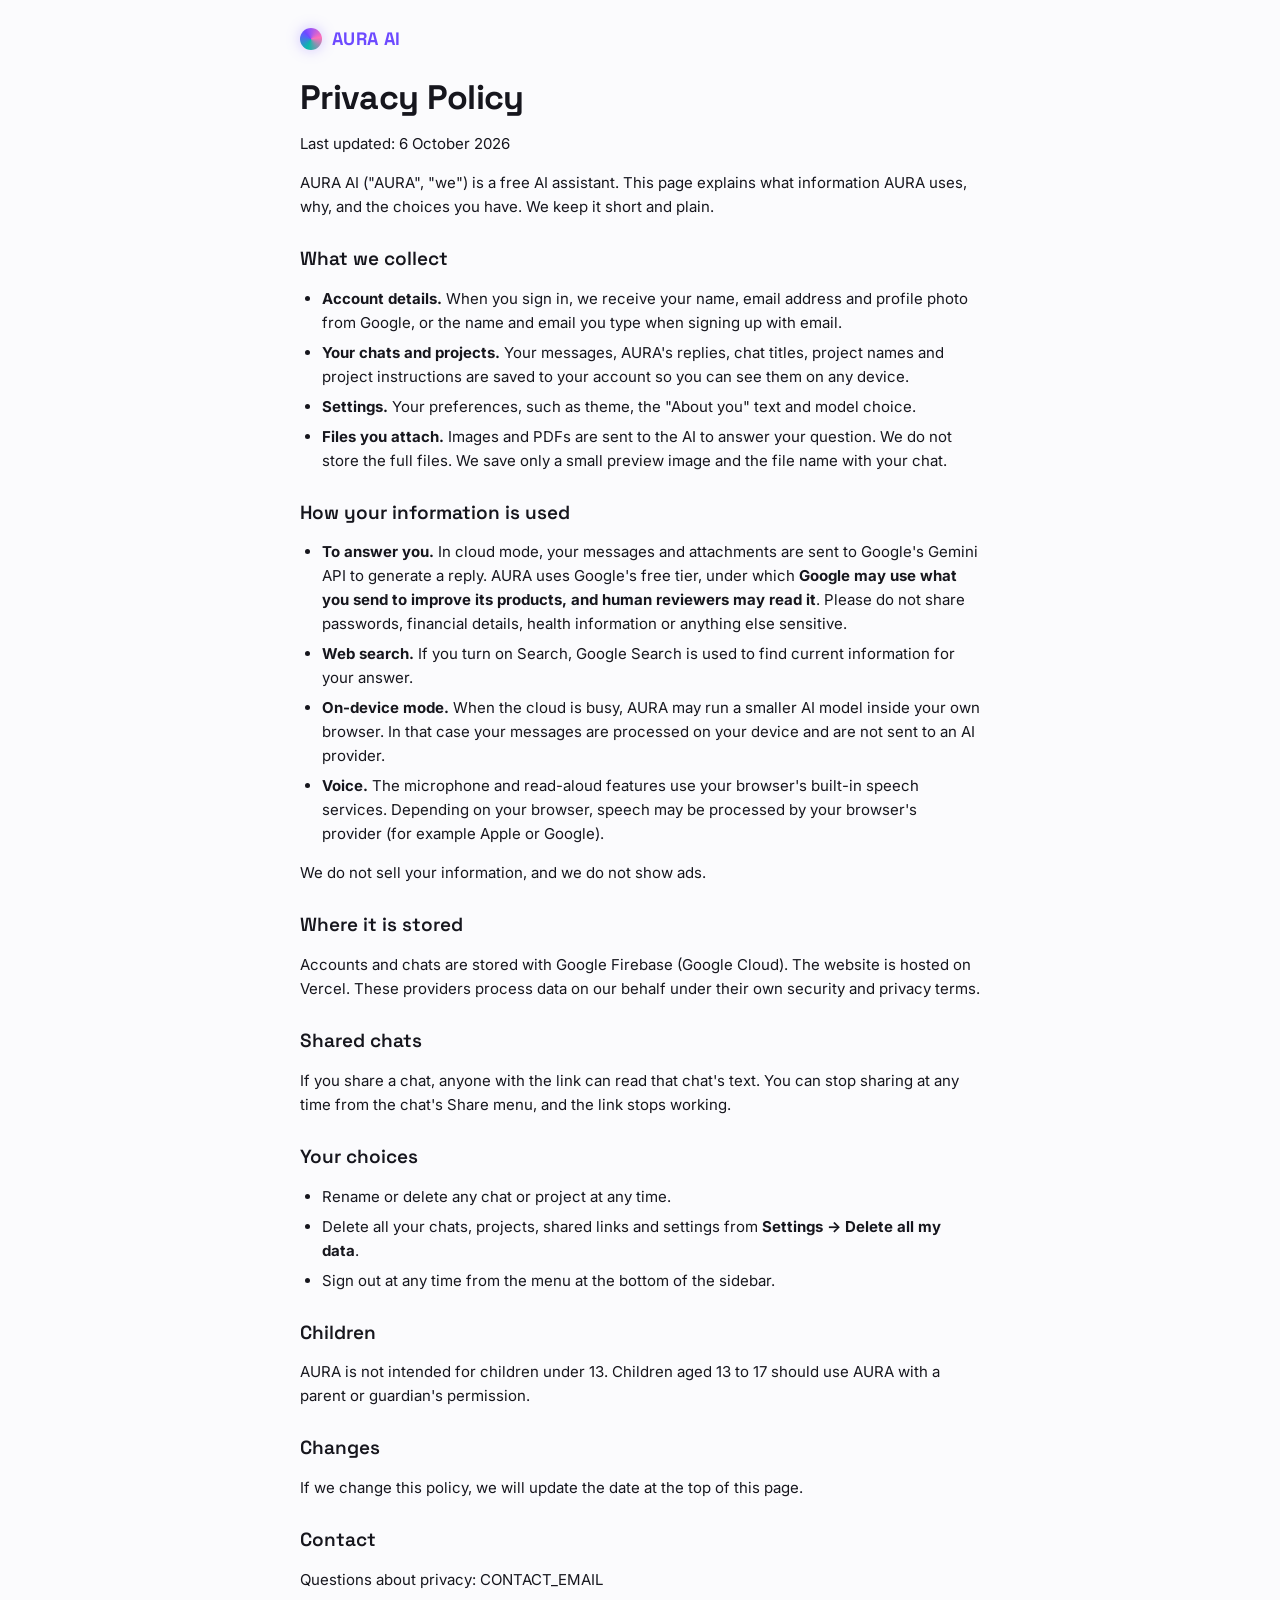
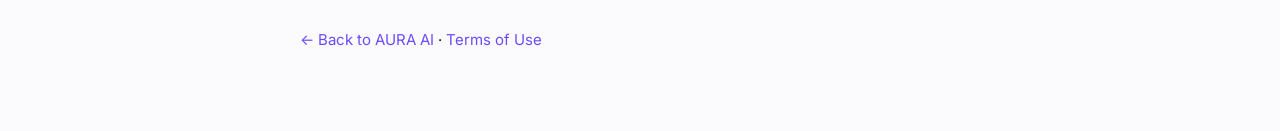
==== privacy.html @ f6e88e30 "Add files via upload" ====
<!doctype html>
<html lang="en">
<head>
<meta charset="utf-8" />
<meta name="viewport" content="width=device-width, initial-scale=1" />
<title>Privacy Policy · AURA AI</title>
<link rel="icon" href="icon-192.png" />
<link rel="preconnect" href="https://fonts.googleapis.com" />
<link href="https://fonts.googleapis.com/css2?family=Inter:wght@400;500;600&family=Space+Grotesk:wght@500;600;700&display=swap" rel="stylesheet" />
<link rel="stylesheet" href="style.css" />
<script>try{var t=JSON.parse(localStorage.getItem('aura:theme')||'"system"');if(t!=='system')document.documentElement.dataset.theme=t;}catch(e){}</script>
</head>
<body>
<main class="legal">
  <a class="brand" href="/"><span class="orb sm"></span>AURA AI</a>
  <h1>Privacy Policy</h1>
  <p class="muted">Last updated: 6 October 2026</p>

  <p>AURA AI ("AURA", "we") is a free AI assistant. This page explains what information AURA uses, why, and the choices you have. We keep it short and plain.</p>

  <h2>What we collect</h2>
  <ul>
    <li><b>Account details.</b> When you sign in, we receive your name, email address and profile photo from Google, or the name and email you type when signing up with email.</li>
    <li><b>Your chats and projects.</b> Your messages, AURA's replies, chat titles, project names and project instructions are saved to your account so you can see them on any device.</li>
    <li><b>Settings.</b> Your preferences, such as theme, the "About you" text and model choice.</li>
    <li><b>Files you attach.</b> Images and PDFs are sent to the AI to answer your question. We do not store the full files. We save only a small preview image and the file name with your chat.</li>
  </ul>

  <h2>How your information is used</h2>
  <ul>
    <li><b>To answer you.</b> In cloud mode, your messages and attachments are sent to Google's Gemini API to generate a reply. AURA uses Google's free tier, under which <b>Google may use what you send to improve its products, and human reviewers may read it</b>. Please do not share passwords, financial details, health information or anything else sensitive.</li>
    <li><b>Web search.</b> If you turn on Search, Google Search is used to find current information for your answer.</li>
    <li><b>On-device mode.</b> When the cloud is busy, AURA may run a smaller AI model inside your own browser. In that case your messages are processed on your device and are not sent to an AI provider.</li>
    <li><b>Voice.</b> The microphone and read-aloud features use your browser's built-in speech services. Depending on your browser, speech may be processed by your browser's provider (for example Apple or Google).</li>
  </ul>
  <p>We do not sell your information, and we do not show ads.</p>

  <h2>Where it is stored</h2>
  <p>Accounts and chats are stored with Google Firebase (Google Cloud). The website is hosted on Vercel. These providers process data on our behalf under their own security and privacy terms.</p>

  <h2>Shared chats</h2>
  <p>If you share a chat, anyone with the link can read that chat's text. You can stop sharing at any time from the chat's Share menu, and the link stops working.</p>

  <h2>Your choices</h2>
  <ul>
    <li>Rename or delete any chat or project at any time.</li>
    <li>Delete all your chats, projects, shared links and settings from <b>Settings → Delete all my data</b>.</li>
    <li>Sign out at any time from the menu at the bottom of the sidebar.</li>
  </ul>

  <h2>Children</h2>
  <p>AURA is not intended for children under 13. Children aged 13 to 17 should use AURA with a parent or guardian's permission.</p>

  <h2>Changes</h2>
  <p>If we change this policy, we will update the date at the top of this page.</p>

  <h2>Contact</h2>
  <p>Questions about privacy: <span id="contact">CONTACT_EMAIL</span></p>

  <p class="legal-foot"><a href="/">← Back to AURA AI</a> · <a href="terms.html">Terms of Use</a></p>
</main>
</body>
</html>
---- style.css ----
/* ================= AURA AI ================= */
:root {
  --bg: #fbfbfd;
  --bg-2: #f3f3f7;
  --panel: #ffffff;
  --side: #f5f5f8;
  --text: #16161d;
  --muted: #6b6b7b;
  --line: #e6e6ee;
  --hover: #ebebf2;
  --active: #e2e2ec;
  --accent: #6d4aff;
  --accent-2: #14b8a6;
  --accent-3: #f472b6;
  --accent-text: #ffffff;
  --user: #efeafe;
  --danger: #d93a4a;
  --shadow: 0 10px 30px rgba(22, 22, 40, .10), 0 2px 6px rgba(22, 22, 40, .06);
  --radius: 14px;
  --font: "Inter", system-ui, -apple-system, "Segoe UI", Roboto, sans-serif;
  --display: "Space Grotesk", var(--font);
}
@media (prefers-color-scheme: dark) {
  :root:not([data-theme="light"]) {
    --bg: #0f0f14;
    --bg-2: #15151c;
    --panel: #18181f;
    --side: #131319;
    --text: #ececf3;
    --muted: #9a9aab;
    --line: #2a2a35;
    --hover: #22222c;
    --active: #2a2a36;
    --accent: #8b70ff;
    --user: #2a2346;
    --danger: #ff6b7a;
    --shadow: 0 10px 30px rgba(0, 0, 0, .45), 0 2px 6px rgba(0, 0, 0, .3);
  }
}
:root[data-theme="dark"] {
  --bg: #0f0f14;
  --bg-2: #15151c;
  --panel: #18181f;
  --side: #131319;
  --text: #ececf3;
  --muted: #9a9aab;
  --line: #2a2a35;
  --hover: #22222c;
  --active: #2a2a36;
  --accent: #8b70ff;
  --user: #2a2346;
  --danger: #ff6b7a;
  --shadow: 0 10px 30px rgba(0, 0, 0, .45), 0 2px 6px rgba(0, 0, 0, .3);
}
:root { color-scheme: light; }
:root[data-theme="dark"] { color-scheme: dark; }
@media (prefers-color-scheme: dark) { :root:not([data-theme="light"]) { color-scheme: dark; } }

* { box-sizing: border-box; }
html, body { height: 100%; margin: 0; }
body {
  background: var(--bg);
  color: var(--text);
  font: 15px/1.6 var(--font);
  -webkit-font-smoothing: antialiased;
}
[hidden] { display: none !important; }
a { color: inherit; text-decoration: none; }
button { font: inherit; color: inherit; }
input, textarea { font: inherit; color: inherit; }

.view { min-height: 100%; position: relative; }
.center { display: flex; flex-direction: column; align-items: center; justify-content: center; padding: 24px 16px; }
.muted { color: var(--muted); }

/* ---------- Brand + orb ---------- */
.brand { display: inline-flex; align-items: center; gap: 10px; font: 700 18px/1 var(--display); letter-spacing: .02em; }
.orb {
  width: 56px; height: 56px; border-radius: 50%;
  background: conic-gradient(from 200deg, var(--accent-2), var(--accent), var(--accent-3), var(--accent-2));
  filter: saturate(1.1);
  box-shadow: 0 0 40px rgba(124, 92, 255, .35);
}
.orb.sm { width: 22px; height: 22px; box-shadow: 0 0 14px rgba(124, 92, 255, .35); }
.orb-pulse { animation: pulse 1.4s ease-in-out infinite; }
@keyframes pulse { 50% { transform: scale(.85); opacity: .7; } }
.grad {
  background: linear-gradient(100deg, var(--accent-2), var(--accent) 50%, var(--accent-3));
  -webkit-background-clip: text; background-clip: text; color: transparent;
}

/* ---------- Buttons ---------- */
.btn {
  display: inline-flex; align-items: center; justify-content: center; gap: 8px;
  border-radius: 999px; padding: 9px 18px; font-weight: 600; font-size: 14px;
  border: 1px solid transparent; cursor: pointer; transition: transform .08s, background .15s, border-color .15s;
  white-space: nowrap;
}
.btn:active { transform: scale(.98); }
.btn.lg { padding: 13px 24px; font-size: 15px; }
.btn.block { width: 100%; border-radius: 12px; padding: 12px; }
.btn.primary { background: var(--text); color: var(--bg); }
.btn.primary:hover { opacity: .9; }
.btn.ghost { background: transparent; border-color: var(--line); }
.btn.ghost:hover { background: var(--hover); }
.btn.danger { background: var(--danger); color: #fff; }
.btn:disabled { opacity: .55; cursor: default; }
.btn.google { width: 100%; border-radius: 12px; padding: 11px; background: var(--panel); border-color: var(--line); }
.btn.google:hover { background: var(--hover); }
.link { background: none; border: 0; padding: 0; color: var(--accent); cursor: pointer; font-weight: 500; }
.link:hover { text-decoration: underline; }
.icon-btn {
  display: inline-grid; place-items: center; width: 36px; height: 36px; border-radius: 10px;
  background: none; border: 0; color: var(--muted); cursor: pointer;
}
.icon-btn:hover { background: var(--hover); color: var(--text); }
.icon-btn.sm { width: 26px; height: 26px; border-radius: 7px; }

/* ---------- Aurora background ---------- */
.aurora { position: absolute; inset: 0; overflow: hidden; pointer-events: none; z-index: 0; }
.aurora span { position: absolute; border-radius: 50%; filter: blur(80px); opacity: .45; }
.aurora span:nth-child(1) { width: 520px; height: 520px; background: var(--accent-2); top: -180px; left: -120px; }
.aurora span:nth-child(2) { width: 560px; height: 560px; background: var(--accent); top: -220px; right: -160px; opacity: .35; }
.aurora span:nth-child(3) { width: 420px; height: 420px; background: var(--accent-3); top: 260px; left: 40%; opacity: .2; }
.aurora.soft span { opacity: .22; }
@media (prefers-color-scheme: dark) { :root:not([data-theme="light"]) .aurora span { opacity: .28; } :root:not([data-theme="light"]) .aurora.soft span { opacity: .15; } }
:root[data-theme="dark"] .aurora span { opacity: .28; } :root[data-theme="dark"] .aurora.soft span { opacity: .15; }

/* ---------- Home ---------- */
#view-home > *:not(.aurora) { position: relative; z-index: 1; }
.home-nav { display: flex; justify-content: space-between; align-items: center; gap: 12px; max-width: 1120px; margin: 0 auto; padding: 18px 20px; }
.home-nav-actions { display: flex; gap: 8px; }
.hero { max-width: 1120px; margin: 0 auto; padding: 56px 20px 40px; text-align: center; }
.eyebrow { display: inline-block; margin: 0 0 18px; padding: 5px 12px; border-radius: 999px; border: 1px solid var(--line); background: color-mix(in srgb, var(--panel) 70%, transparent); font-size: 13px; font-weight: 600; color: var(--muted); }
.hero h1 { font: 700 clamp(40px, 7vw, 76px)/1.02 var(--display); letter-spacing: -.03em; margin: 0 0 20px; }
.lede { font-size: clamp(16px, 2vw, 19px); color: var(--muted); max-width: 600px; margin: 0 auto 30px; }
.hero-cta { display: flex; gap: 10px; justify-content: center; flex-wrap: wrap; }

.hero-demo {
  margin: 56px auto 0; max-width: 880px; display: grid; grid-template-columns: 230px 1fr; text-align: left;
  background: var(--panel); border: 1px solid var(--line); border-radius: 20px; box-shadow: var(--shadow); overflow: hidden; min-height: 300px;
}
.demo-side { background: var(--side); border-right: 1px solid var(--line); padding: 16px 12px; font-size: 13px; }
.demo-pill { border: 1px solid var(--line); background: var(--panel); border-radius: 10px; padding: 7px 10px; font-weight: 600; margin-bottom: 14px; }
.demo-label { color: var(--muted); font-size: 11.5px; font-weight: 600; margin: 12px 8px 4px; }
.demo-item { padding: 6px 8px; border-radius: 8px; white-space: nowrap; overflow: hidden; text-overflow: ellipsis; }
.demo-item.active { background: var(--active); }
.demo-main { padding: 22px; display: flex; flex-direction: column; gap: 12px; }
.demo-msg { padding: 10px 14px; border-radius: 14px; max-width: 85%; font-size: 14px; }
.demo-msg.user { align-self: flex-end; background: var(--user); }
.demo-msg.bot { align-self: flex-start; }
.demo-input { margin-top: auto; border: 1px solid var(--line); border-radius: 14px; padding: 10px 12px; color: var(--muted); display: flex; justify-content: space-between; align-items: center; font-size: 14px; }
.demo-input span { width: 28px; height: 28px; border-radius: 50%; display: grid; place-items: center; background: var(--text); color: var(--bg); font-weight: 700; }

.features { max-width: 1120px; margin: 0 auto; padding: 40px 20px; display: grid; grid-template-columns: repeat(3, 1fr); gap: 16px; }
.feature { background: var(--panel); border: 1px solid var(--line); border-radius: 18px; padding: 24px; }
.f-icon { width: 40px; height: 40px; border-radius: 12px; display: grid; place-items: center; font-size: 18px; color: #fff; background: linear-gradient(135deg, var(--accent-2), var(--accent)); margin-bottom: 14px; }
.feature h3 { font: 600 18px/1.3 var(--display); margin: 0 0 6px; }
.feature p { margin: 0; color: var(--muted); }
.cta-band { text-align: center; padding: 40px 20px 64px; }
.cta-band h2 { font: 700 clamp(28px, 4vw, 40px)/1.1 var(--display); letter-spacing: -.02em; margin: 0 0 20px; }
.home-foot { border-top: 1px solid var(--line); max-width: 1120px; margin: 0 auto; padding: 20px; display: flex; justify-content: space-between; gap: 16px; flex-wrap: wrap; color: var(--muted); font-size: 13px; }

/* ---------- Auth ---------- */
#view-auth > *:not(.aurora) { position: relative; z-index: 1; }
.auth-brand { margin-bottom: 22px; }
.auth-card { width: 100%; max-width: 400px; background: var(--panel); border: 1px solid var(--line); border-radius: 20px; padding: 28px; box-shadow: var(--shadow); }
.auth-card h2 { font: 700 26px/1.2 var(--display); margin: 0 0 4px; letter-spacing: -.01em; }
.auth-card > .muted { margin: 0 0 20px; }
.divider { display: flex; align-items: center; gap: 12px; color: var(--muted); font-size: 12px; margin: 18px 0; }
.divider::before, .divider::after { content: ""; flex: 1; height: 1px; background: var(--line); }
.field { display: block; margin-bottom: 12px; }
.field span { display: block; font-size: 13px; font-weight: 600; margin-bottom: 5px; }
.field input, .field textarea {
  width: 100%; padding: 11px 12px; border-radius: 10px; border: 1px solid var(--line); background: var(--bg); outline: none;
}
.field textarea { resize: vertical; min-height: 96px; }
.field input:focus, .field textarea:focus { border-color: var(--accent); box-shadow: 0 0 0 3px color-mix(in srgb, var(--accent) 20%, transparent); }
.field small { display: block; color: var(--muted); font-size: 12px; margin-top: 4px; }
.auth-error, .auth-ok { font-size: 13px; border-radius: 10px; padding: 9px 12px; margin-bottom: 12px; }
.auth-error { background: color-mix(in srgb, var(--danger) 12%, transparent); color: var(--danger); }
.auth-ok { background: color-mix(in srgb, var(--accent-2) 14%, transparent); color: var(--text); }
.auth-links { display: flex; justify-content: space-between; gap: 10px; flex-wrap: wrap; margin-top: 16px; font-size: 13px; color: var(--muted); }
.demo-banner { background: color-mix(in srgb, #f5b400 16%, transparent); border-radius: 10px; padding: 9px 12px; font-size: 13px; margin-bottom: 16px; }

/* ---------- App layout ---------- */
#view-app { display: flex; height: 100vh; height: 100dvh; overflow: hidden; }
#sidebar {
  width: 272px; flex: 0 0 272px; background: var(--side); border-right: 1px solid var(--line);
  display: flex; flex-direction: column; min-height: 0; transition: margin-left .2s ease;
}
#view-app.side-closed #sidebar { margin-left: -272px; }
.side-top { display: flex; align-items: center; justify-content: space-between; padding: 12px 10px 8px 16px; }
.new-chat {
  margin: 4px 10px 8px; display: flex; align-items: center; gap: 8px; padding: 9px 12px; border-radius: 10px;
  background: var(--panel); border: 1px solid var(--line); cursor: pointer; font-weight: 600; text-align: left;
}
.new-chat:hover { background: var(--hover); }
.side-search { margin: 0 10px 6px; display: flex; align-items: center; gap: 8px; padding: 0 10px; border-radius: 10px; color: var(--muted); }
.side-search:focus-within { background: var(--panel); box-shadow: inset 0 0 0 1px var(--line); }
.side-search input { flex: 1; border: 0; outline: 0; background: transparent; padding: 8px 0; min-width: 0; }
.side-scroll { flex: 1; overflow-y: auto; padding: 0 8px 12px; min-height: 0; }
.side-section { margin-top: 6px; }
.side-head { display: flex; align-items: center; justify-content: space-between; padding: 8px 8px 4px; font-size: 12px; font-weight: 600; color: var(--muted); }
.side-empty { padding: 4px 8px 8px; font-size: 13px; color: var(--muted); }

.row {
  position: relative; display: flex; align-items: center; gap: 8px; width: 100%; padding: 7px 8px; border-radius: 9px;
  background: none; border: 0; cursor: pointer; text-align: left; font-size: 14px; min-height: 34px;
}
.row:hover, .row.menu-open { background: var(--hover); }
.row.active { background: var(--active); }
.row .label { flex: 1; min-width: 0; white-space: nowrap; overflow: hidden; text-overflow: ellipsis; }
.row .ico { flex: 0 0 auto; color: var(--muted); display: inline-grid; place-items: center; }
.row .more {
  flex: 0 0 auto; width: 26px; height: 26px; border-radius: 7px; border: 0; background: none; color: var(--muted);
  display: grid; place-items: center; cursor: pointer; opacity: 0;
}
.row:hover .more, .row.active .more, .row.menu-open .more, .row .more:focus-visible { opacity: 1; }
.row .more:hover { background: var(--active); color: var(--text); }
@media (hover: none) { .row .more { opacity: 1; } }
.row .chev { transition: transform .15s; }
.row.open .chev { transform: rotate(90deg); }
.row.sub { padding-left: 30px; }
.row.sub-new { padding-left: 30px; color: var(--muted); font-size: 13px; }
.row input.rename {
  flex: 1; min-width: 0; border: 1px solid var(--accent); border-radius: 6px; padding: 2px 6px; background: var(--panel); outline: none; font-size: 14px;
}

.side-user { border-top: 1px solid var(--line); padding: 8px; }
.user-btn { display: flex; align-items: center; gap: 10px; width: 100%; padding: 8px; border-radius: 10px; border: 0; background: none; cursor: pointer; text-align: left; }
.user-btn:hover { background: var(--hover); }
.avatar { width: 32px; height: 32px; border-radius: 50%; flex: 0 0 32px; display: grid; place-items: center; font-weight: 700; color: #fff; background: linear-gradient(135deg, var(--accent-2), var(--accent)); overflow: hidden; font-size: 14px; }
.avatar img { width: 100%; height: 100%; object-fit: cover; }
.user-meta { min-width: 0; flex: 1; }
.user-name { font-weight: 600; font-size: 14px; white-space: nowrap; overflow: hidden; text-overflow: ellipsis; }
.user-sub { font-size: 12px; color: var(--muted); white-space: nowrap; overflow: hidden; text-overflow: ellipsis; }
.tag { font-size: 11px; font-weight: 600; padding: 1px 7px; border-radius: 999px; background: color-mix(in srgb, #f5b400 20%, transparent); }

/* ---------- Main ---------- */
#main { flex: 1; min-width: 0; display: flex; flex-direction: column; background: var(--bg); }
.topbar { display: flex; align-items: center; gap: 8px; padding: 10px 14px; min-height: 56px; }
#btn-open-side { display: none; }
#view-app.side-closed #btn-open-side { display: inline-grid; }
.crumbs { flex: 1; min-width: 0; display: flex; align-items: center; gap: 6px; font-weight: 600; white-space: nowrap; overflow: hidden; }
.crumbs .proj { color: var(--muted); font-weight: 500; overflow: hidden; text-overflow: ellipsis; flex: 0 1 auto; }
.crumbs .sep { color: var(--muted); }
.crumbs .title { overflow: hidden; text-overflow: ellipsis; }
.mode { font-size: 12px; padding: 3px 10px; border-radius: 999px; border: 1px solid var(--line); color: var(--muted); white-space: nowrap; }
.mode::before { content: "● "; color: var(--accent-2); }
.mode.local::before { color: #e0a526; }

.chat-scroll { flex: 1; overflow-y: auto; }
.chat-log { max-width: 780px; margin: 0 auto; padding: 12px 20px 24px; }
.msg { margin: 0 0 22px; display: flex; flex-direction: column; }
.msg.user { align-items: flex-end; }
.msg.user .bubble { background: var(--user); padding: 10px 16px; border-radius: 18px; max-width: 85%; white-space: pre-wrap; overflow-wrap: anywhere; }
.msg.assistant .bubble { padding: 2px 0; max-width: 100%; overflow-wrap: anywhere; }
.msg.assistant .bubble > :first-child { margin-top: 0; }
.msg.assistant .bubble > :last-child { margin-bottom: 0; }
.msg.assistant .bubble p { margin: 0 0 12px; }
.msg.assistant .bubble ul, .msg.assistant .bubble ol { padding-left: 22px; margin: 0 0 12px; }
.msg.assistant .bubble h1, .msg.assistant .bubble h2, .msg.assistant .bubble h3 { font-family: var(--display); line-height: 1.3; margin: 18px 0 8px; }
.msg.assistant .bubble h1 { font-size: 22px; } .msg.assistant .bubble h2 { font-size: 19px; } .msg.assistant .bubble h3 { font-size: 16px; }
.msg.assistant .bubble code { font-family: ui-monospace, SFMono-Regular, Menlo, monospace; font-size: 13px; background: var(--bg-2); padding: 1px 5px; border-radius: 5px; }
.msg.assistant .bubble pre { background: var(--bg-2); border: 1px solid var(--line); border-radius: 10px; padding: 12px 14px; overflow-x: auto; margin: 0 0 12px; }
.msg.assistant .bubble pre code { background: none; padding: 0; }
.msg.assistant .bubble table { border-collapse: collapse; margin: 0 0 12px; display: block; overflow-x: auto; }
.msg.assistant .bubble th, .msg.assistant .bubble td { border: 1px solid var(--line); padding: 6px 10px; text-align: left; }
.msg.assistant .bubble a { color: var(--accent); text-decoration: underline; }
.msg.assistant .bubble blockquote { margin: 0 0 12px; padding-left: 12px; border-left: 3px solid var(--line); color: var(--muted); }
.msg .tools { display: flex; gap: 2px; margin-top: 4px; opacity: .0; transition: opacity .15s; }
.msg:hover .tools { opacity: 1; }
@media (hover: none) { .msg .tools { opacity: 1; } }
.msg .tools button { border: 0; background: none; color: var(--muted); font-size: 12px; padding: 3px 8px; border-radius: 6px; cursor: pointer; }
.msg .tools button:hover { background: var(--hover); color: var(--text); }
.msg.error .bubble { color: var(--danger); }
.typing { display: inline-flex; gap: 4px; padding: 8px 0; }
.typing i { width: 7px; height: 7px; border-radius: 50%; background: var(--muted); animation: blink 1.2s infinite; }
.typing i:nth-child(2) { animation-delay: .2s; } .typing i:nth-child(3) { animation-delay: .4s; }
@keyframes blink { 0%, 80%, 100% { opacity: .25; } 40% { opacity: 1; } }
.notice { margin: 0 0 18px; padding: 10px 14px; border-radius: 12px; font-size: 13.5px; background: color-mix(in srgb, #f5b400 14%, transparent); }

.empty-state { text-align: center; padding: 14vh 0 20px; }
.empty-state .orb { margin: 0 auto 22px; width: 48px; height: 48px; }
.empty-state h2 { font: 600 clamp(24px, 3.5vw, 32px)/1.2 var(--display); margin: 0 0 8px; letter-spacing: -.01em; }
.empty-state p { color: var(--muted); margin: 0 0 24px; }
.starters { display: grid; grid-template-columns: repeat(2, minmax(0, 1fr)); gap: 10px; max-width: 560px; margin: 0 auto; }
.starter { text-align: left; padding: 12px 14px; border-radius: 14px; border: 1px solid var(--line); background: var(--panel); cursor: pointer; font-size: 14px; }
.starter:hover { background: var(--hover); }
.starter b { display: block; font-weight: 600; }
.starter span { color: var(--muted); font-size: 13px; }

.composer-wrap { padding: 0 20px 14px; }
#progress { max-width: 780px; margin: 0 auto 6px; height: 3px; border-radius: 3px; overflow: hidden; }
#progress-bar { height: 100%; width: 0; background: linear-gradient(90deg, var(--accent-2), var(--accent)); transition: width .3s; }
.composer {
  max-width: 780px; margin: 0 auto; display: flex; gap: 8px; align-items: flex-end;
  background: var(--panel); border: 1px solid var(--line); border-radius: 22px; padding: 8px 8px 8px 16px; box-shadow: 0 2px 12px rgba(0,0,0,.04);
}
.composer:focus-within { border-color: color-mix(in srgb, var(--accent) 50%, var(--line)); }
.composer textarea { flex: 1; resize: none; border: 0; outline: 0; background: transparent; max-height: 200px; padding: 7px 0; line-height: 1.5; }
.send { width: 36px; height: 36px; flex: 0 0 36px; border-radius: 50%; border: 0; background: var(--text); color: var(--bg); display: grid; place-items: center; cursor: pointer; }
.send:disabled { opacity: .35; cursor: default; }
.fine { max-width: 780px; margin: 8px auto 0; text-align: center; font-size: 12px; color: var(--muted); }

/* ---------- Menu / modal / toast ---------- */
.menu {
  position: fixed; z-index: 50; min-width: 200px; max-width: 280px; max-height: 70vh; overflow-y: auto;
  background: var(--panel); border: 1px solid var(--line); border-radius: 12px; box-shadow: var(--shadow); padding: 6px;
}
.menu button { display: flex; align-items: center; gap: 10px; width: 100%; padding: 8px 10px; border: 0; background: none; border-radius: 8px; cursor: pointer; text-align: left; font-size: 14px; }
.menu button:hover { background: var(--hover); }
.menu button.danger { color: var(--danger); }
.menu button .check { margin-left: auto; color: var(--accent); }
.menu .mhead { font-size: 11.5px; font-weight: 600; color: var(--muted); padding: 8px 10px 4px; }
.menu hr { border: 0; border-top: 1px solid var(--line); margin: 6px 0; }
.menu .mlabel { overflow: hidden; text-overflow: ellipsis; white-space: nowrap; }

.modal-root { position: fixed; inset: 0; z-index: 60; background: rgba(10, 10, 20, .45); display: grid; place-items: center; padding: 16px; }
.modal { width: 100%; max-width: 440px; background: var(--panel); border: 1px solid var(--line); border-radius: 18px; padding: 22px; box-shadow: var(--shadow); }
.modal h3 { font: 600 19px/1.3 var(--display); margin: 0 0 8px; }
.modal p { color: var(--muted); margin: 0 0 16px; }
.modal-actions { display: flex; justify-content: flex-end; gap: 8px; margin-top: 8px; }

.toast { position: fixed; left: 50%; bottom: 24px; transform: translateX(-50%); z-index: 70; background: var(--text); color: var(--bg); padding: 10px 16px; border-radius: 12px; font-size: 14px; box-shadow: var(--shadow); max-width: calc(100% - 32px); }

.scrim { display: none; }

/* ---------- Responsive ---------- */
@media (max-width: 860px) {
  .features { grid-template-columns: 1fr; }
  .hero-demo { grid-template-columns: 1fr; }
  .demo-side { display: none; }
}
@media (max-width: 760px) {
  #sidebar { position: fixed; inset: 0 auto 0 0; z-index: 40; width: 84vw; max-width: 300px; margin-left: 0; box-shadow: var(--shadow); transition: transform .22s ease; }
  #view-app.side-closed #sidebar { margin-left: 0; transform: translateX(-105%); box-shadow: none; }
  #view-app:not(.side-closed) .scrim { display: block; position: fixed; inset: 0; z-index: 35; background: rgba(0, 0, 0, .35); }
  .chat-log { padding: 8px 16px 20px; }
  .composer-wrap { padding: 0 12px 12px; padding-bottom: max(12px, env(safe-area-inset-bottom)); }
  .starters { grid-template-columns: 1fr; }
  .home-nav .btn.ghost { display: none; }
  .hero { padding-top: 32px; }
}

/* ================= v3 additions ================= */

/* ---------- Legal pages ---------- */
.legal { max-width: 720px; margin: 0 auto; padding: 28px 20px 64px; }
.legal .brand { margin-bottom: 28px; }
.legal h1 { font: 700 34px/1.15 var(--display); letter-spacing: -.02em; margin: 0 0 6px; }
.legal h2 { font: 600 19px/1.3 var(--display); margin: 28px 0 8px; }
.legal p, .legal li { color: var(--text); }
.legal ul { padding-left: 22px; }
.legal li { margin-bottom: 6px; }
.legal a { color: var(--accent); }
.legal-foot { margin-top: 36px; color: var(--muted); }
.home-foot a, .auth-legal a { text-decoration: underline; }
.auth-legal { margin: 14px 0 0; font-size: 12px; color: var(--muted); text-align: center; }

/* ---------- Topbar extras ---------- */
.top-actions { display: flex; align-items: center; gap: 4px; }

/* ---------- Composer extras ---------- */
.composer { flex-wrap: wrap; padding: 8px; }
.composer textarea { padding: 7px 8px; min-width: 0; }
.composer-row { display: flex; align-items: flex-end; gap: 4px; width: 100%; }
.composer .tool {
  width: 36px; height: 36px; flex: 0 0 36px; border-radius: 50%; border: 0; background: none; color: var(--muted);
  display: grid; place-items: center; cursor: pointer;
}
.composer .tool:hover { background: var(--hover); color: var(--text); }
.composer .tool.on { background: color-mix(in srgb, var(--accent) 16%, transparent); color: var(--accent); }
.composer .tool.recording { background: color-mix(in srgb, var(--danger) 16%, transparent); color: var(--danger); animation: pulse 1.2s ease-in-out infinite; }
.search-chip { display: inline-flex; align-items: center; gap: 6px; height: 32px; padding: 0 10px; border-radius: 999px; border: 1px solid var(--line); background: none; color: var(--muted); cursor: pointer; font-size: 13px; font-weight: 500; white-space: nowrap; }
.search-chip:hover { background: var(--hover); }
.search-chip.on { border-color: color-mix(in srgb, var(--accent) 45%, var(--line)); color: var(--accent); background: color-mix(in srgb, var(--accent) 10%, transparent); }
.send.stop { background: var(--text); }
.chips { display: flex; flex-wrap: wrap; gap: 8px; width: 100%; padding: 2px 4px 6px; }
.chips:empty { display: none; }
.chip { position: relative; display: flex; align-items: center; gap: 8px; max-width: 220px; padding: 6px 28px 6px 6px; border: 1px solid var(--line); border-radius: 12px; background: var(--bg); font-size: 13px; }
.chip img, .chip .fic { width: 36px; height: 36px; border-radius: 8px; object-fit: cover; flex: 0 0 36px; }
.chip .fic { display: grid; place-items: center; background: color-mix(in srgb, var(--danger) 14%, transparent); color: var(--danger); font-weight: 700; font-size: 11px; }
.chip .fic.txt { background: color-mix(in srgb, var(--accent) 14%, transparent); color: var(--accent); }
.chip .cname { overflow: hidden; text-overflow: ellipsis; white-space: nowrap; }
.chip .x { position: absolute; top: 4px; right: 4px; width: 20px; height: 20px; border-radius: 50%; border: 0; background: var(--hover); color: var(--muted); cursor: pointer; font-size: 13px; line-height: 1; display: grid; place-items: center; }
.drop-overlay { position: fixed; inset: 0; z-index: 45; background: color-mix(in srgb, var(--accent) 14%, transparent); border: 3px dashed var(--accent); display: grid; place-items: center; font: 600 22px var(--display); color: var(--accent); pointer-events: none; }

/* ---------- Messages extras ---------- */
.msg-files { display: flex; flex-wrap: wrap; gap: 8px; margin-bottom: 6px; justify-content: flex-end; }
.msg-files .chip { padding-right: 10px; background: var(--panel); }
.msg-files img.big { width: 180px; height: auto; max-height: 220px; border-radius: 12px; object-fit: cover; border: 1px solid var(--line); }
.msg .tools { flex-wrap: wrap; }
.msg.user .tools { justify-content: flex-end; }
.sources { margin-top: 10px; display: flex; flex-wrap: wrap; gap: 6px; }
.sources .src { display: inline-flex; align-items: center; gap: 6px; max-width: 240px; padding: 4px 10px; border-radius: 999px; border: 1px solid var(--line); font-size: 12.5px; color: var(--muted); text-decoration: none; }
.sources .src:hover { background: var(--hover); color: var(--text); }
.sources .src span { overflow: hidden; text-overflow: ellipsis; white-space: nowrap; }
.sources .src b { color: var(--text); font-weight: 600; }
.msg-meta { font-size: 12px; color: var(--muted); margin-top: 6px; }
.edit-box { width: 100%; max-width: 85%; align-self: flex-end; }
.edit-box textarea { width: 100%; min-height: 80px; padding: 10px 14px; border-radius: 16px; border: 1px solid var(--accent); background: var(--panel); resize: vertical; outline: none; }
.edit-box .row-btns { display: flex; justify-content: flex-end; gap: 8px; margin-top: 8px; }
.pre-wrap { position: relative; }
.pre-wrap .copy-code { position: absolute; top: 6px; right: 6px; border: 1px solid var(--line); background: var(--panel); color: var(--muted); font-size: 12px; padding: 2px 8px; border-radius: 6px; cursor: pointer; opacity: 0; transition: opacity .15s; }
.pre-wrap:hover .copy-code { opacity: 1; }
@media (hover: none) { .pre-wrap .copy-code { opacity: 1; } }

/* ---------- Settings ---------- */
.modal.wide { max-width: 520px; max-height: calc(100vh - 32px); overflow-y: auto; }
.set-group { padding: 14px 0; border-top: 1px solid var(--line); }
.set-group:first-of-type { border-top: 0; padding-top: 4px; }
.set-label { font-weight: 600; font-size: 14px; margin-bottom: 4px; }
.set-help { color: var(--muted); font-size: 13px; margin: 0 0 10px; }
.seg { display: inline-flex; padding: 3px; border-radius: 12px; background: var(--bg-2); border: 1px solid var(--line); gap: 2px; flex-wrap: wrap; }
.seg button { border: 0; background: none; padding: 7px 14px; border-radius: 9px; cursor: pointer; font-size: 13.5px; font-weight: 500; color: var(--muted); }
.seg button.on { background: var(--panel); color: var(--text); box-shadow: 0 1px 3px rgba(0,0,0,.12); }
.switch-row { display: flex; align-items: center; justify-content: space-between; gap: 12px; }
.switch { position: relative; width: 42px; height: 24px; flex: 0 0 42px; }
.switch input { opacity: 0; width: 0; height: 0; }
.switch span { position: absolute; inset: 0; background: var(--line); border-radius: 999px; transition: background .15s; cursor: pointer; }
.switch span::after { content: ""; position: absolute; top: 3px; left: 3px; width: 18px; height: 18px; border-radius: 50%; background: #fff; transition: transform .15s; box-shadow: 0 1px 2px rgba(0,0,0,.2); }
.switch input:checked + span { background: var(--accent); }
.switch input:checked + span::after { transform: translateX(18px); }
.set-links { font-size: 13px; color: var(--muted); }
.set-links a { color: var(--accent); }

/* ---------- Share ---------- */
.share-link { display: flex; gap: 8px; margin: 4px 0 6px; }
.share-link input { flex: 1; min-width: 0; padding: 10px 12px; border-radius: 10px; border: 1px solid var(--line); background: var(--bg); font-size: 13px; }
#view-share { display: flex; flex-direction: column; min-height: 100%; }
.share-top { display: flex; align-items: center; justify-content: space-between; gap: 12px; padding: 14px 20px; border-bottom: 1px solid var(--line); background: var(--panel); position: sticky; top: 0; z-index: 2; }
.share-head { max-width: 780px; margin: 0 auto; padding: 28px 20px 4px; }
.share-head h1 { font: 700 clamp(24px, 4vw, 32px)/1.2 var(--display); margin: 0 0 4px; letter-spacing: -.01em; }
.share-head p { margin: 0; color: var(--muted); font-size: 14px; }
.share-cta { max-width: 780px; margin: 8px auto 48px; padding: 0 20px; text-align: center; }
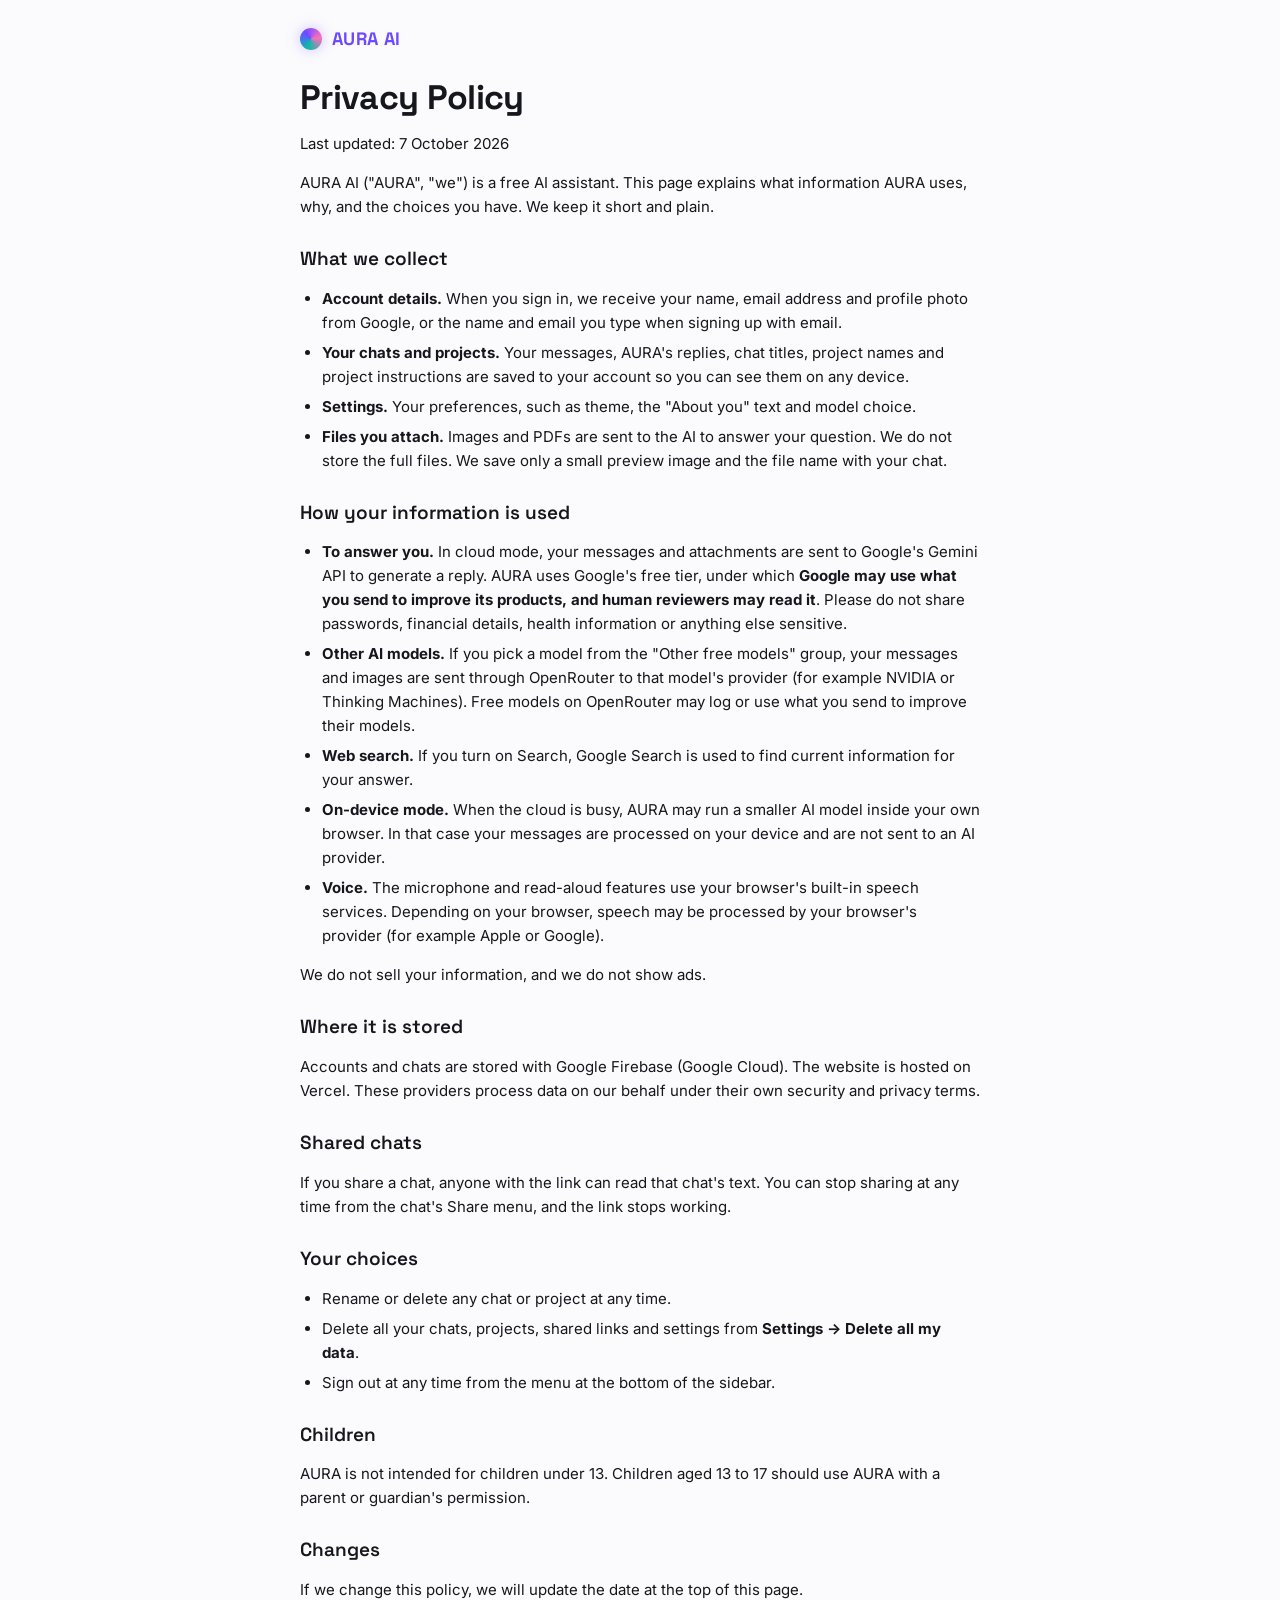
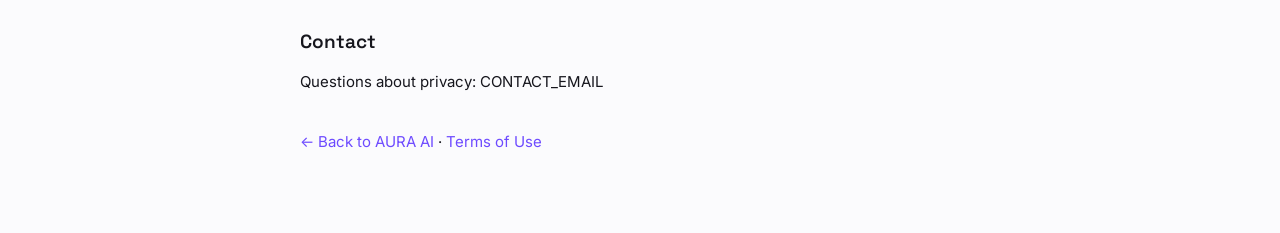
==== commit 685625b8: "Add files via upload" ====
--- a/privacy.html
+++ b/privacy.html
@@ -14,7 +14,7 @@
 <main class="legal">
   <a class="brand" href="/"><span class="orb sm"></span>AURA AI</a>
   <h1>Privacy Policy</h1>
-  <p class="muted">Last updated: 6 October 2026</p>
+  <p class="muted">Last updated: 7 October 2026</p>
 
   <p>AURA AI ("AURA", "we") is a free AI assistant. This page explains what information AURA uses, why, and the choices you have. We keep it short and plain.</p>
 
@@ -29,6 +29,7 @@
   <h2>How your information is used</h2>
   <ul>
     <li><b>To answer you.</b> In cloud mode, your messages and attachments are sent to Google's Gemini API to generate a reply. AURA uses Google's free tier, under which <b>Google may use what you send to improve its products, and human reviewers may read it</b>. Please do not share passwords, financial details, health information or anything else sensitive.</li>
+    <li><b>Other AI models.</b> If you pick a model from the "Other free models" group, your messages and images are sent through OpenRouter to that model's provider (for example NVIDIA or Thinking Machines). Free models on OpenRouter may log or use what you send to improve their models.</li>
     <li><b>Web search.</b> If you turn on Search, Google Search is used to find current information for your answer.</li>
     <li><b>On-device mode.</b> When the cloud is busy, AURA may run a smaller AI model inside your own browser. In that case your messages are processed on your device and are not sent to an AI provider.</li>
     <li><b>Voice.</b> The microphone and read-aloud features use your browser's built-in speech services. Depending on your browser, speech may be processed by your browser's provider (for example Apple or Google).</li>
--- a/style.css
+++ b/style.css
@@ -435,3 +435,21 @@
 .share-head h1 { font: 700 clamp(24px, 4vw, 32px)/1.2 var(--display); margin: 0 0 4px; letter-spacing: -.01em; }
 .share-head p { margin: 0; color: var(--muted); font-size: 14px; }
 .share-cta { max-width: 780px; margin: 8px auto 48px; padding: 0 20px; text-align: center; }
+
+/* ---------- Model picker ---------- */
+.model-pick { display: inline-flex; align-items: center; gap: 6px; height: 32px; max-width: 46vw; padding: 0 8px 0 10px; border-radius: 10px; border: 0; background: none; color: var(--text); cursor: pointer; font-size: 13.5px; font-weight: 600; white-space: nowrap; }
+.model-pick:hover { background: var(--hover); }
+.model-pick .pm-name { overflow: hidden; text-overflow: ellipsis; }
+.model-pick .pm-effort { color: var(--muted); font-weight: 500; }
+.model-pick .ico { color: var(--muted); }
+.menu.wide { min-width: 300px; max-width: 340px; }
+.menu button.has-desc { align-items: flex-start; padding: 8px 10px; }
+.menu .mtext { display: flex; flex-direction: column; min-width: 0; flex: 1; }
+.menu .mtext .mlabel { font-weight: 500; }
+.menu .mdesc { font-size: 12px; color: var(--muted); line-height: 1.35; margin-top: 1px; white-space: normal; }
+.menu button.has-desc .check { margin-top: 2px; }
+@media (max-width: 520px) { .model-pick .pm-effort { display: none; } .search-chip { padding: 0 8px; } }
+.effort-wrap { padding: 2px 10px 8px; }
+.effort-seg { display: flex; width: 100%; }
+.effort-seg button { flex: 1; padding: 6px 8px; }
+.effort-hint { font-size: 12px; color: var(--muted); margin-top: 6px; }
